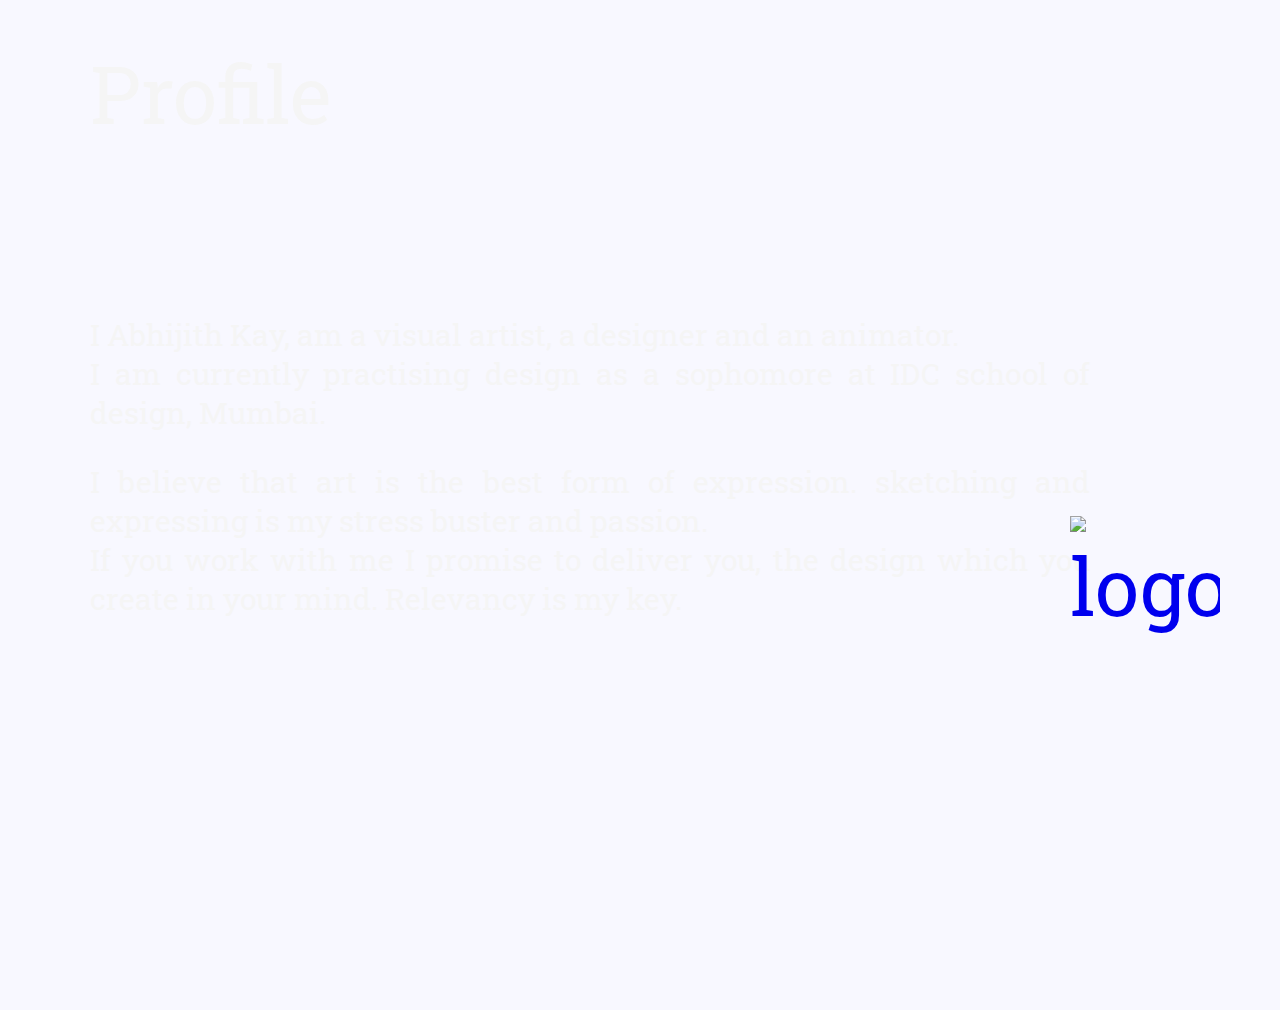
==== profile.html @ d9ac945b "codes of my webpage" ====
<!doctype html>
<html>
<head>
<meta charset="utf-8">
<title>profile</title>
	
	<link href="https://fonts.googleapis.com/css?family=Roboto+Slab&display=swap" rel="stylesheet">
	<link rel="icon" type="image/png" href="images/favicon1.png" />
	
</head>

<body style="margin: 0px;padding: 0px">
	<center>
	
		<div style=" width: 100%-40px; height: 1000px; font-family: 'Roboto Slab', serif;font-size: 80px; color: whitesmoke; padding-left: 40px; text-align: left; padding-top: 10px; background-color: ghostwhite; background-image: url('images/imagenew.jpg')">
			<p style="margin-top: 30px; margin-left: 50px">			
			Profile
			</p>
			
			<div style="height:500px; width:1000px; float: left; margin-left: 50px; background-color: transparent; font-size: 30px; margin-top: -10px; font-kerning: auto; align-content: center; text-align: justify;"> 
				
			<p>
			I Abhijith Kay, am a visual artist, a designer and an animator.<br/>
			I am currently practising design as a sophomore at IDC school of design, Mumbai.
			</p>
			<p>
			I believe that art is the best form of expression. sketching and expressing is my stress buster and passion.<br/>
			If you work with me I promise to deliver you, the design which you create in your mind. Relevancy is my key.
			</p>
				
			</div>
		
		<a href="index.html">
		<img src="images/logo-new.png" alt="logo2" width="150px" height="150px" style="float: right; margin-right: 60px; margin-top: -200px">
		</a>	
			
			

		
		</div>
    </center>
</body>
</html>
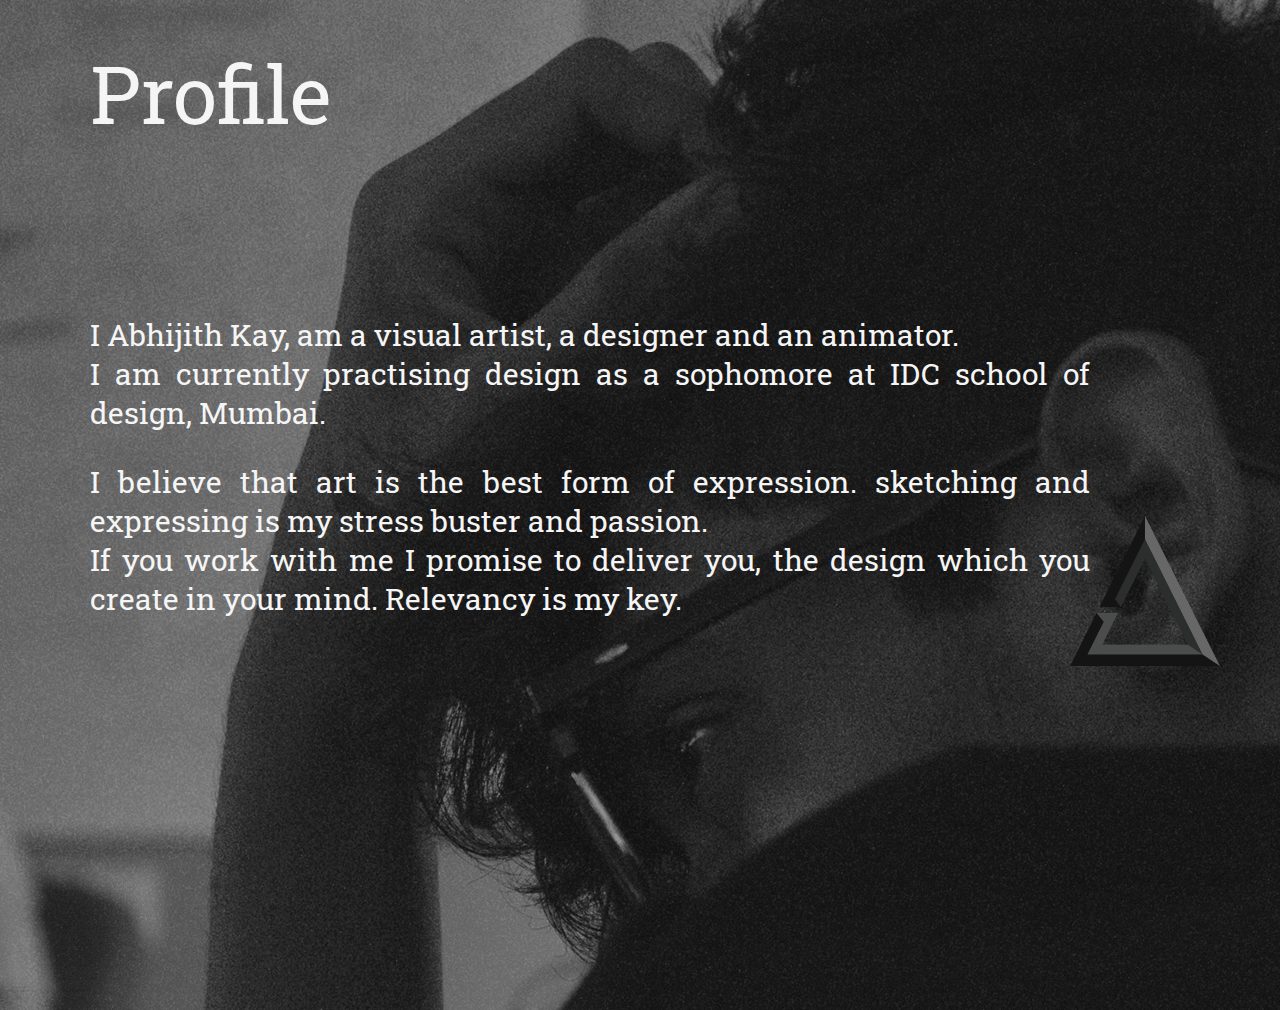
==== commit 78e14821: "webpage" ====
--- a/profile.html
+++ b/profile.html
@@ -5,7 +5,7 @@
 <title>profile</title>
 	
 	<link href="https://fonts.googleapis.com/css?family=Roboto+Slab&display=swap" rel="stylesheet">
-	<link rel="icon" type="image/png" href="images/favicon1.png" />
+	<link rel="icon" type="image/png" href="../images/favicon1.png" />
 	
 </head>
 
